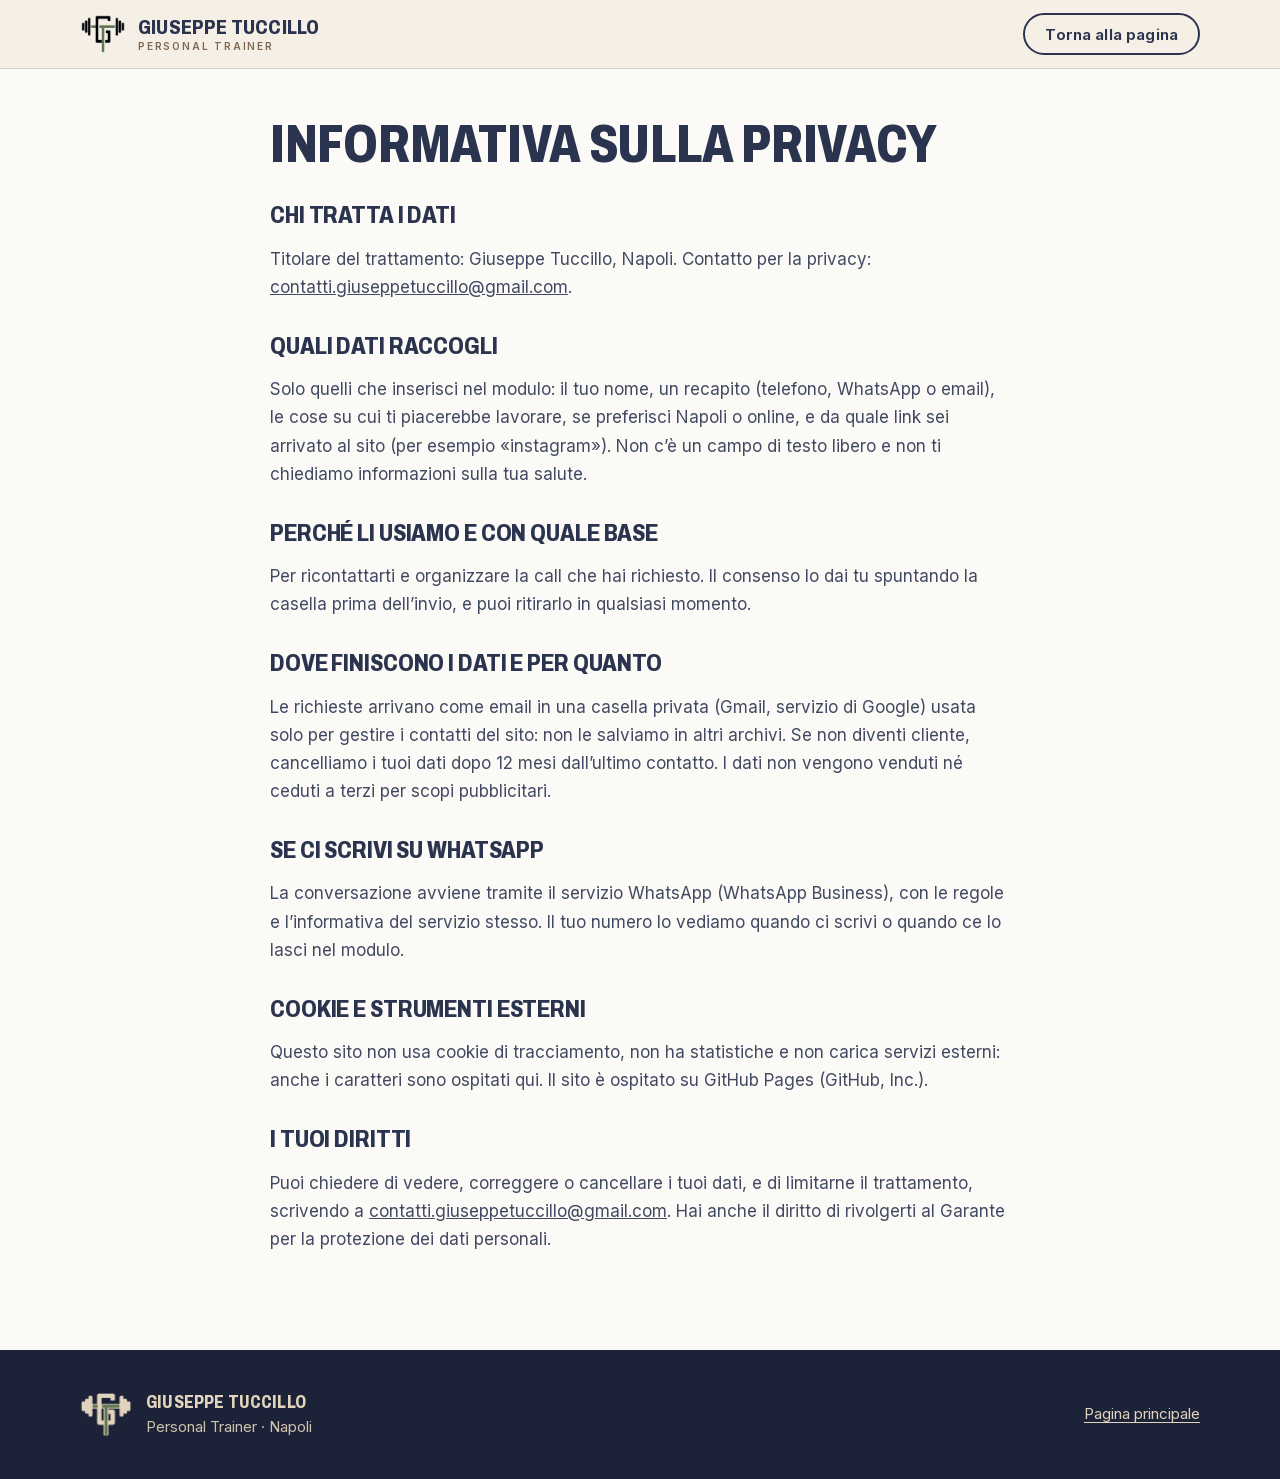
==== privacy.html @ 691b9dc7 "Sito di Giuseppe Tuccillo, Personal Trainer a Napoli e online Co-Authored-By: Claude Sonnet 5.5 <nor" ====
<!doctype html>
<html lang="it">
<head>
  <meta charset="utf-8">
  <meta name="viewport" content="width=device-width, initial-scale=1">
  <title>Informativa sulla privacy — Giuseppe Tuccillo</title>
  <meta name="theme-color" content="#2B344F">
  <link rel="icon" type="image/png" sizes="48x48" href="img/icona-48.png">
  <link rel="stylesheet" href="stile.css">
</head>
<body>
  <header class="testata">
    <div class="contenitore testata-riga">
      <a class="marchio" href="./" aria-label="Torna alla pagina principale">
        <img src="img/gt-marchio.png" alt="" width="46" height="40">
        <span class="marchio-testo">Giuseppe Tuccillo<small>Personal Trainer</small></span>
      </a>
      <a class="bottone bottone-vuoto bottone-piccolo" href="./">Torna alla pagina</a>
    </div>
  </header>

  <main class="contenitore testo-lungo">
    <h1>Informativa sulla privacy</h1>

    <h2>Chi tratta i dati</h2>
    <p>Titolare del trattamento: Giuseppe Tuccillo, Napoli. Contatto per la privacy: <a href="mailto:contatti.giuseppetuccillo@gmail.com">contatti.giuseppetuccillo@gmail.com</a>.</p>

    <h2>Quali dati raccogli</h2>
    <p>Solo quelli che inserisci nel modulo: il tuo nome, un recapito (telefono, WhatsApp o email), le cose su cui ti piacerebbe lavorare, se preferisci Napoli o online, e da quale link sei arrivato al sito (per esempio «instagram»). Non c’è un campo di testo libero e non ti chiediamo informazioni sulla tua salute.</p>

    <h2>Perché li usiamo e con quale base</h2>
    <p>Per ricontattarti e organizzare la call che hai richiesto. Il consenso lo dai tu spuntando la casella prima dell’invio, e puoi ritirarlo in qualsiasi momento.</p>

    <h2>Dove finiscono i dati e per quanto</h2>
    <p>Le richieste arrivano come email in una casella privata (Gmail, servizio di Google) usata solo per gestire i contatti del sito: non le salviamo in altri archivi. Se non diventi cliente, cancelliamo i tuoi dati dopo 12 mesi dall’ultimo contatto. I dati non vengono venduti né ceduti a terzi per scopi pubblicitari.</p>

    <h2>Se ci scrivi su WhatsApp</h2>
    <p>La conversazione avviene tramite il servizio WhatsApp (WhatsApp Business), con le regole e l’informativa del servizio stesso. Il tuo numero lo vediamo quando ci scrivi o quando ce lo lasci nel modulo.</p>

    <h2>Cookie e strumenti esterni</h2>
    <p>Questo sito non usa cookie di tracciamento, non ha statistiche e non carica servizi esterni: anche i caratteri sono ospitati qui. Il sito è ospitato su GitHub Pages (GitHub, Inc.).</p>

    <h2>I tuoi diritti</h2>
    <p>Puoi chiedere di vedere, correggere o cancellare i tuoi dati, e di limitarne il trattamento, scrivendo a <a href="mailto:contatti.giuseppetuccillo@gmail.com">contatti.giuseppetuccillo@gmail.com</a>. Hai anche il diritto di rivolgerti al Garante per la protezione dei dati personali.</p>
  </main>

  <footer class="piede">
    <div class="contenitore piede-riga">
      <div class="piede-marchio">
        <img src="img/gt-marchio-sabbia.png" alt="" width="52" height="45">
        <p><strong>Giuseppe Tuccillo</strong><br>Personal Trainer · Napoli</p>
      </div>
      <p class="piede-dati"><a href="./">Pagina principale</a></p>
    </div>
  </footer>
</body>
</html>
---- stile.css ----
/* ═══════════════════════════════════════════════════════════════════════════
   LANDING DI GIUSEPPE TUCCILLO
   Colori del personal brand (dalla maglia e dal legno): blu, legno, sabbia.
   Font: ARCHIVO per i titoli (stretto, maiuscolo, pesante), INTER per il testo.
   Stanno nella cartella font/ — niente chiamate a servizi esterni.
   ═══════════════════════════════════════════════════════════════════════════ */

@font-face {
  font-family: 'Archivo';
  font-display: swap;
  font-style: normal;
  font-weight: 400 900;
  font-stretch: 62% 125%;
  src: url('font/archivo-latin.woff2') format('woff2');
}
@font-face {
  font-family: 'Inter';
  font-display: swap;
  font-style: normal;
  font-weight: 100 900;
  src: url('font/inter-latin.woff2') format('woff2');
}

:root {
  --blu: #2B344F;
  --blu-scuro: #1C2338;
  --legno: #7E6750;
  --sabbia: #E2D3BC;
  --carta: #F5EFE4;
  --bianco: #FCFAF6;
  --testo: #1C2338;
  --testo-tenue: #424A63;
  --linea: rgba(43, 52, 79, .16);
  --titoli: 'Archivo', 'Arial Narrow', system-ui, sans-serif;
  --corpo: 'Inter', system-ui, -apple-system, 'Segoe UI', sans-serif;
  --raggio: 6px;
  --maxw: 1120px;
}

*, *::before, *::after { box-sizing: border-box; }
html { scroll-behavior: smooth; scroll-padding-top: 84px; -webkit-text-size-adjust: 100%; }
@media (prefers-reduced-motion: reduce) { html { scroll-behavior: auto; } }

body {
  margin: 0;
  background: var(--bianco);
  color: var(--testo);
  font-family: var(--corpo);
  font-size: 1.0625rem;
  line-height: 1.65;
  -webkit-font-smoothing: antialiased;
}
img { max-width: 100%; height: auto; display: block; }
a { color: inherit; }
:focus-visible { outline: 3px solid var(--legno); outline-offset: 3px; border-radius: 3px; }
.fascia-blu :focus-visible, .piede :focus-visible { outline-color: var(--sabbia); }

.contenitore { width: min(100% - 40px, var(--maxw)); margin-inline: auto; }

/* ── titoli: la forma «manifesto» — stretto, maiuscolo, pesante ─────────── */
h1, h2, h3, .numero {
  font-family: var(--titoli);
  font-stretch: 75%;
  font-weight: 800;
  text-transform: uppercase;
  letter-spacing: -.005em;
  line-height: .98;
  margin: 0;
}
h1 { font-size: clamp(3rem, 11.5vw, 6.2rem); color: var(--blu); }
h2 { font-size: clamp(2.1rem, 6.5vw, 3.6rem); color: var(--blu); }
h3 { font-size: 1.55rem; font-stretch: 80%; line-height: 1.05; color: var(--blu); }
.fascia-blu h2 { color: var(--sabbia); }

.occhiello {
  margin: 0 0 14px;
  font-size: .8125rem;
  font-weight: 650;
  letter-spacing: .14em;
  text-transform: uppercase;
  color: var(--legno);
}
.occhiello-chiaro { color: var(--sabbia); opacity: .85; }

/* ── bottoni ───────────────────────────────────────────────────────────── */
.bottone {
  display: inline-flex; align-items: center; justify-content: center;
  min-height: 52px; padding: 0 28px;
  border: 2px solid transparent; border-radius: 999px;
  font: 650 1rem/1 var(--corpo); letter-spacing: .01em;
  text-decoration: none; cursor: pointer;
  transition: transform .15s ease, background-color .15s ease, color .15s ease, border-color .15s ease;
}
.bottone:hover { transform: translateY(-1px); }
.bottone:active { transform: translateY(0); }
.bottone-pieno { background: var(--blu); color: var(--sabbia); }
.bottone-pieno:hover { background: var(--blu-scuro); }
.bottone-vuoto { border-color: var(--blu); color: var(--blu); }
.bottone-vuoto:hover { background: var(--blu); color: var(--sabbia); }
.bottone-sabbia { background: var(--sabbia); color: var(--blu); width: 100%; }
.bottone-sabbia:hover { background: #EEE3D1; }
.bottone-piccolo { min-height: 42px; padding: 0 20px; font-size: .9375rem; white-space: nowrap; flex-shrink: 0; }
@media (max-width: 420px) {
  .testata-riga { gap: 12px; }
  .marchio { gap: 9px; }
  .marchio img { width: 38px; }
  .marchio-testo { font-size: 1.12rem; }
  .bottone-piccolo { padding: 0 16px; }
}

/* ── fascia «bozza» e testata ──────────────────────────────────────────── */
.bozza {
  margin: 0; padding: 6px 12px; text-align: center;
  background: var(--legno); color: #fff;
  font-size: .75rem; font-weight: 650; letter-spacing: .1em; text-transform: uppercase;
}
.testata {
  position: sticky; top: 0; z-index: 20;
  background: rgba(245, 239, 228, .94);
  -webkit-backdrop-filter: saturate(1.2) blur(10px); backdrop-filter: saturate(1.2) blur(10px);
  border-bottom: 1px solid var(--linea);
}
.testata-riga { display: flex; align-items: center; justify-content: space-between; gap: 20px; min-height: 68px; }
.marchio { display: flex; align-items: center; gap: 12px; text-decoration: none; color: var(--blu); }
.marchio img { width: 46px; height: auto; }
.marchio-testo {
  display: flex; flex-direction: column;
  font-family: var(--titoli); font-stretch: 75%; font-weight: 800;
  font-size: 1.3rem; line-height: 1; text-transform: uppercase; letter-spacing: .01em;
}
.marchio-testo small {
  margin-top: 4px; font-family: var(--corpo); font-stretch: 100%; font-weight: 600;
  font-size: .625rem; letter-spacing: .18em; color: var(--legno);
}
.menu { display: none; gap: 28px; }
.menu a { text-decoration: none; font-size: .9375rem; font-weight: 550; color: var(--testo-tenue); }
.menu a:hover { color: var(--blu); }
@media (min-width: 820px) { .menu { display: flex; } }

/* ── apertura ──────────────────────────────────────────────────────────── */
.apertura { background: var(--carta); padding: clamp(36px, 7vw, 88px) 0 clamp(48px, 8vw, 104px); }
.apertura-griglia { display: grid; gap: 44px; align-items: center; }
.lead { margin: 22px 0 0; max-width: 34ch; font-size: clamp(1.1875rem, 2.6vw, 1.4rem); line-height: 1.5; color: var(--testo-tenue); }
.azioni { display: flex; flex-wrap: wrap; gap: 12px; margin-top: 32px; }
.credenziali { list-style: none; margin: 30px 0 0; padding: 0; display: flex; flex-wrap: wrap; gap: 8px 0; font-size: .9375rem; font-weight: 600; color: var(--blu); }
.credenziali li { padding: 0 16px; border-left: 2px solid var(--legno); line-height: 1.2; }
.credenziali li:first-child { padding-left: 0; border-left: 0; }
.apertura-foto { margin: 0; position: relative; max-width: 440px; justify-self: center; width: 100%; }
.apertura-foto::before {
  content: ""; position: absolute; inset: 22px -18px -18px 22px; z-index: 0;
  background: var(--blu); border-radius: var(--raggio);
}
.apertura-foto img { position: relative; z-index: 1; width: 100%; aspect-ratio: 3 / 4; object-fit: cover; object-position: 50% 12%; border-radius: var(--raggio); }
@media (min-width: 900px) {
  .apertura-griglia { grid-template-columns: 1.15fr .85fr; gap: 72px; }
  .apertura-foto { justify-self: end; }
}

/* ── fascia blu «la funzione» ──────────────────────────────────────────── */
.fascia { padding: clamp(56px, 9vw, 104px) 0; }
.fascia-blu { background: var(--blu); color: var(--sabbia); }
.fascia-stretta, .stretta { max-width: 820px; }
.fascia-stretta h2 { margin-bottom: 22px; }
.fascia-stretta p { margin: 0; font-size: clamp(1.125rem, 2.4vw, 1.3rem); line-height: 1.6; color: #E9DDCA; }

/* ── sezioni ───────────────────────────────────────────────────────────── */
.sezione { padding: clamp(60px, 9vw, 108px) 0; }
.sezione-carta { background: var(--carta); }
.sezione h2 { margin-bottom: 40px; }

.pilastri { list-style: none; margin: 0; padding: 0; display: grid; gap: 18px; }
.pilastri li { padding: 28px 26px 30px; background: var(--carta); border: 1px solid var(--linea); border-radius: var(--raggio); }
.pilastri svg { width: 46px; height: 46px; color: var(--legno); margin-bottom: 18px; }
.pilastri h3 { margin-bottom: 10px; }
.pilastri p { margin: 0; color: var(--testo-tenue); font-size: 1rem; line-height: 1.6; }
@media (min-width: 640px) { .pilastri { grid-template-columns: repeat(2, 1fr); } }
@media (min-width: 1000px) { .pilastri { grid-template-columns: repeat(4, 1fr); } }

.passi { list-style: none; margin: 0; padding: 0; display: grid; gap: 34px; counter-reset: passo; }
.passi li { padding-top: 22px; border-top: 3px solid var(--blu); }
.numero { display: block; font-size: 3.6rem; font-stretch: 70%; color: var(--legno); margin-bottom: 14px; }
.passi h3 { margin-bottom: 10px; }
.passi p { margin: 0; color: var(--testo-tenue); }
@media (min-width: 640px) { .passi { grid-template-columns: repeat(2, 1fr); gap: 36px 32px; } }
@media (min-width: 1000px) { .passi { grid-template-columns: repeat(4, 1fr); gap: 32px; } }

.chi-griglia { display: grid; gap: 40px; align-items: center; }
.chi-foto { margin: 0; max-width: 400px; width: 100%; justify-self: center; }
.chi-foto img { width: 100%; aspect-ratio: 4 / 5; object-fit: cover; object-position: 50% 15%; border-radius: var(--raggio); }
.chi-testo p { margin: 0 0 16px; max-width: 56ch; color: var(--testo-tenue); }
.chi-testo h2 { margin-bottom: 22px; }
.dati { list-style: none; margin: 28px 0 0; padding: 0; display: grid; gap: 0; border-top: 1px solid var(--linea); }
.dati li { padding: 14px 0; border-bottom: 1px solid var(--linea); color: var(--testo-tenue); font-size: .9375rem; }
.dati strong { display: block; color: var(--blu); font-size: 1.0625rem; font-weight: 650; }
@media (min-width: 900px) { .chi-griglia { grid-template-columns: .8fr 1.2fr; gap: 80px; } .chi-foto { justify-self: start; } }

/* ── contatto e modulo ─────────────────────────────────────────────────── */
.contatto-griglia { display: grid; gap: 40px; align-items: start; }
.contatto-testo h2 { margin-bottom: 22px; }
.contatto-testo p { margin: 0 0 16px; max-width: 42ch; color: #E9DDCA; font-size: 1.125rem; }
.contatto-modulo { min-width: 0; }
.oppure { display: flex; align-items: center; gap: 14px; margin: 0 0 20px; font-weight: 650; font-size: 1.0625rem; color: var(--sabbia); }
.oppure::before, .oppure::after { content: ""; flex: 1; height: 1px; background: rgba(226, 211, 188, .3); }
.oppure[hidden] { display: none; }
.alternativa { margin: 22px 0 0; text-align: center; font-size: .9375rem; color: #E9DDCA; }
.alternativa a { color: var(--sabbia); text-underline-offset: 3px; }
.bottone-wa { background: var(--sabbia); color: var(--blu); width: 100%; margin-top: 12px; }
.bottone-wa:hover { background: #EEE3D1; }
.bottone-wa[hidden] { display: none; }
@media (min-width: 900px) { .bottone-wa { width: auto; min-width: 280px; } }
@media (min-width: 900px) { .contatto-griglia { grid-template-columns: .9fr 1.1fr; gap: 72px; } }

.modulo { background: var(--blu-scuro); border: 1px solid rgba(226, 211, 188, .18); border-radius: 10px; padding: clamp(22px, 4vw, 36px); display: grid; gap: 22px; }
.campo { margin: 0; padding: 0; border: 0; min-width: 0; }
.modulo label, .modulo legend { display: block; margin: 0 0 8px; padding: 0; font-size: .9375rem; font-weight: 600; color: var(--sabbia); }
.facoltativo { font-weight: 400; opacity: .7; }
.modulo input[type="text"], .modulo textarea {
  width: 100%; padding: 14px 16px; border-radius: var(--raggio);
  border: 1.5px solid rgba(226, 211, 188, .35); background: var(--bianco); color: var(--testo);
  font: 400 1rem/1.4 var(--corpo);
}
.modulo textarea { resize: vertical; min-height: 92px; }
.modulo input[type="text"]:focus-visible, .modulo textarea:focus-visible { outline: 3px solid var(--sabbia); outline-offset: 2px; }
.modulo .nota { margin: 8px 0 0; font-size: .8125rem; opacity: .75; color: var(--sabbia); }

.pillole { display: flex; flex-wrap: wrap; gap: 10px; }
.pillole label { margin: 0; position: relative; }
.pillole input { position: absolute; opacity: 0; inset: 0; width: 100%; height: 100%; margin: 0; cursor: pointer; }
.pillole span {
  display: inline-flex; align-items: center; min-height: 44px; padding: 0 18px;
  border: 1.5px solid rgba(226, 211, 188, .4); border-radius: 999px;
  color: var(--sabbia); font-weight: 550; font-size: .9375rem;
  transition: background-color .15s, color .15s, border-color .15s;
}
.pillole input:checked + span { background: var(--sabbia); color: var(--blu); border-color: var(--sabbia); }
.pillole input:focus-visible + span { outline: 3px solid var(--sabbia); outline-offset: 3px; }

.consenso { display: grid !important; grid-template-columns: 22px 1fr; gap: 12px; align-items: start; font-weight: 400 !important; font-size: .875rem !important; line-height: 1.5; }
.consenso input { width: 20px; height: 20px; margin: 2px 0 0; accent-color: var(--sabbia); }
.consenso a { color: var(--sabbia); text-underline-offset: 3px; }

.trappola { position: absolute; left: -9999px; width: 1px; height: 1px; overflow: hidden; }
.stato { margin: 0; min-height: 1.4em; font-size: .9375rem; font-weight: 550; color: var(--sabbia); }
.stato.errore { color: #F4B5A5; }
.stato.ok { color: #BFE0C0; }

/* ── piede ─────────────────────────────────────────────────────────────── */
.piede { background: var(--blu-scuro); color: #CFC2AC; padding: 40px 0; font-size: .9375rem; }
.piede-riga { display: flex; flex-wrap: wrap; justify-content: space-between; align-items: center; gap: 24px; }
.piede-marchio { display: flex; align-items: center; gap: 14px; }
.piede-marchio img { width: 52px; height: auto; }
.piede p { margin: 0; line-height: 1.5; }
.piede strong { color: var(--sabbia); font-family: var(--titoli); font-stretch: 75%; font-weight: 800; text-transform: uppercase; font-size: 1.1rem; letter-spacing: .01em; }
.piede-dati { text-align: right; }
.piede a { color: var(--sabbia); text-underline-offset: 3px; }
.da-completare { background: var(--legno); color: #fff; padding: 1px 8px; border-radius: 3px; }

/* ── pagina privacy ────────────────────────────────────────────────────── */
.testo-lungo { max-width: 740px; padding: 48px 0 80px; }
.testo-lungo h1 { font-size: clamp(2.2rem, 7vw, 3.4rem); margin-bottom: 28px; }
.testo-lungo h2 { font-size: 1.5rem; margin: 34px 0 10px; font-stretch: 80%; }
.testo-lungo p, .testo-lungo li { color: var(--testo-tenue); }
.avviso-bozza { background: #F6E9CF; border-left: 4px solid var(--legno); padding: 14px 18px; border-radius: 4px; color: var(--testo); font-size: .9375rem; }

/* ── per chi è / per chi non è ─────────────────────────────────────────── */
.perchi { display: grid; gap: 22px; }
.perchi > div { padding: 28px 26px 30px; border-radius: var(--raggio); border: 1px solid var(--linea); }
.perchi-si { background: var(--carta); }
.perchi-no { background: transparent; border-style: dashed !important; }
.perchi h3 { margin-bottom: 14px; }
.perchi ul { list-style: none; margin: 0; padding: 0; display: grid; gap: 12px; }
.perchi li { position: relative; padding-left: 26px; color: var(--testo-tenue); font-size: 1rem; line-height: 1.55; }
.perchi li::before { content: ""; position: absolute; left: 0; top: .5em; width: 12px; height: 12px; border-radius: 50%; }
.perchi-si li::before { background: var(--blu); }
.perchi-no li::before { background: transparent; border: 2px solid var(--legno); }
@media (min-width: 820px) { .perchi { grid-template-columns: 1fr 1fr; gap: 28px; } }

/* ── domande frequenti ─────────────────────────────────────────────────── */
.faq { border-top: 1px solid var(--linea); }
.faq details { border-bottom: 1px solid var(--linea); }
.faq summary {
  list-style: none; cursor: pointer; padding: 20px 40px 20px 0; position: relative;
  font-weight: 650; font-size: 1.0625rem; color: var(--blu); line-height: 1.4;
}
.faq summary::-webkit-details-marker { display: none; }
.faq summary::after {
  content: ""; position: absolute; right: 6px; top: 50%; width: 10px; height: 10px; margin-top: -8px;
  border-right: 2px solid var(--legno); border-bottom: 2px solid var(--legno); transform: rotate(45deg); transition: transform .2s ease;
}
.faq details[open] summary::after { transform: rotate(-135deg); margin-top: -3px; }
.faq details p { margin: 0 0 22px; max-width: 62ch; color: var(--testo-tenue); }

/* ── bottone chiaro su blu, WhatsApp ───────────────────────────────────── */
.bottone-vuoto-chiaro { border-color: var(--sabbia); color: var(--sabbia); margin-top: 8px; }
.bottone-vuoto-chiaro:hover { background: var(--sabbia); color: var(--blu); }
.bottone-vuoto-chiaro[hidden] { display: none; }

/* ── barra fissa sul telefono ──────────────────────────────────────────── */
.barra-cta { display: none; }
@media (max-width: 819px) {
  .barra-cta {
    position: fixed; left: 16px; right: 16px; bottom: max(14px, env(safe-area-inset-bottom)); z-index: 30;
    align-items: center; justify-content: center; min-height: 54px; border-radius: 999px;
    background: var(--blu); color: var(--sabbia); font: 650 1rem/1 var(--corpo); text-decoration: none;
    box-shadow: 0 8px 24px rgba(28, 35, 56, .35), 0 0 0 1px rgba(226, 211, 188, .25);
    transform: translateY(140%); transition: transform .25s ease; display: flex;
  }
  .barra-cta[hidden] { display: flex; visibility: hidden; }
  .barra-cta.visibile { transform: translateY(0); visibility: visible; }
  .piede { padding-bottom: 96px; }
}
@media (prefers-reduced-motion: reduce) { .barra-cta { transition: none; } }
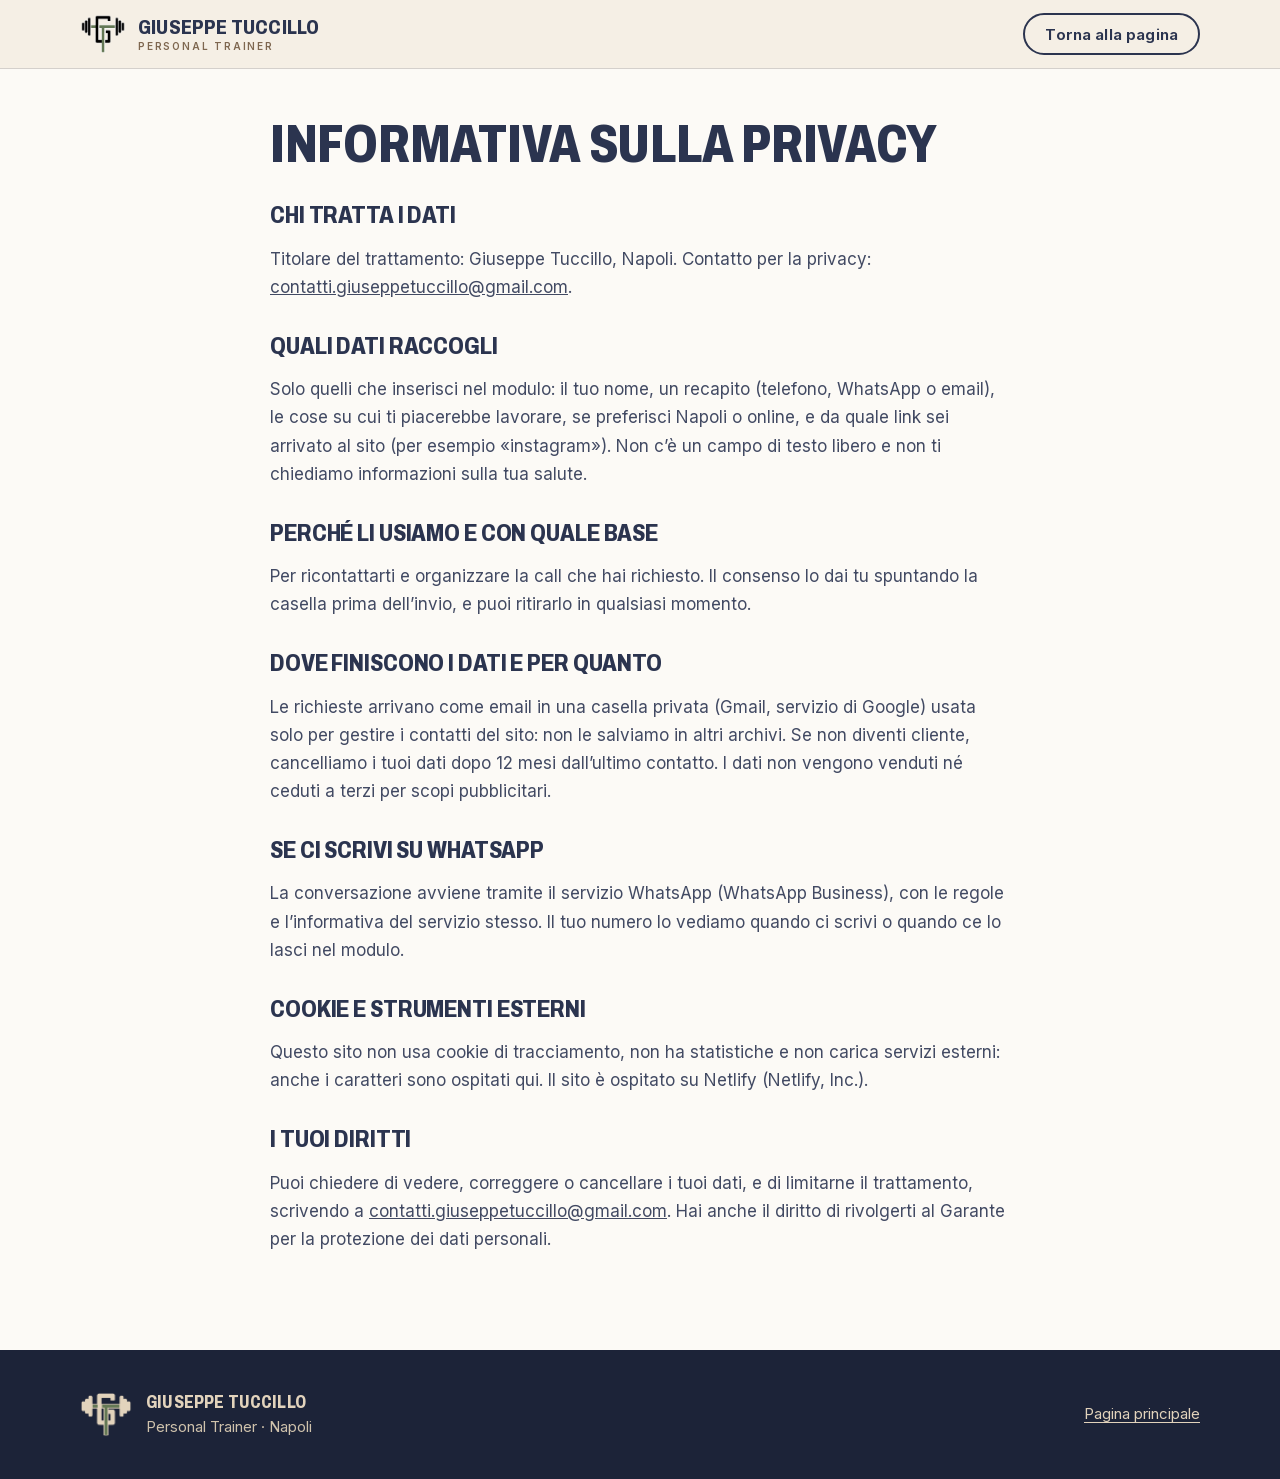
==== commit 1deca368: "Informativa: il sito ora è ospitato su Netlify Co-Authored-By: Claude Opus 5.5 <noreply@anthropic.co" ====
--- a/privacy.html
+++ b/privacy.html
@@ -38,7 +38,7 @@
     <p>La conversazione avviene tramite il servizio WhatsApp (WhatsApp Business), con le regole e l’informativa del servizio stesso. Il tuo numero lo vediamo quando ci scrivi o quando ce lo lasci nel modulo.</p>
 
     <h2>Cookie e strumenti esterni</h2>
-    <p>Questo sito non usa cookie di tracciamento, non ha statistiche e non carica servizi esterni: anche i caratteri sono ospitati qui. Il sito è ospitato su GitHub Pages (GitHub, Inc.).</p>
+    <p>Questo sito non usa cookie di tracciamento, non ha statistiche e non carica servizi esterni: anche i caratteri sono ospitati qui. Il sito è ospitato su Netlify (Netlify, Inc.).</p>
 
     <h2>I tuoi diritti</h2>
     <p>Puoi chiedere di vedere, correggere o cancellare i tuoi dati, e di limitarne il trattamento, scrivendo a <a href="mailto:contatti.giuseppetuccillo@gmail.com">contatti.giuseppetuccillo@gmail.com</a>. Hai anche il diritto di rivolgerti al Garante per la protezione dei dati personali.</p>
